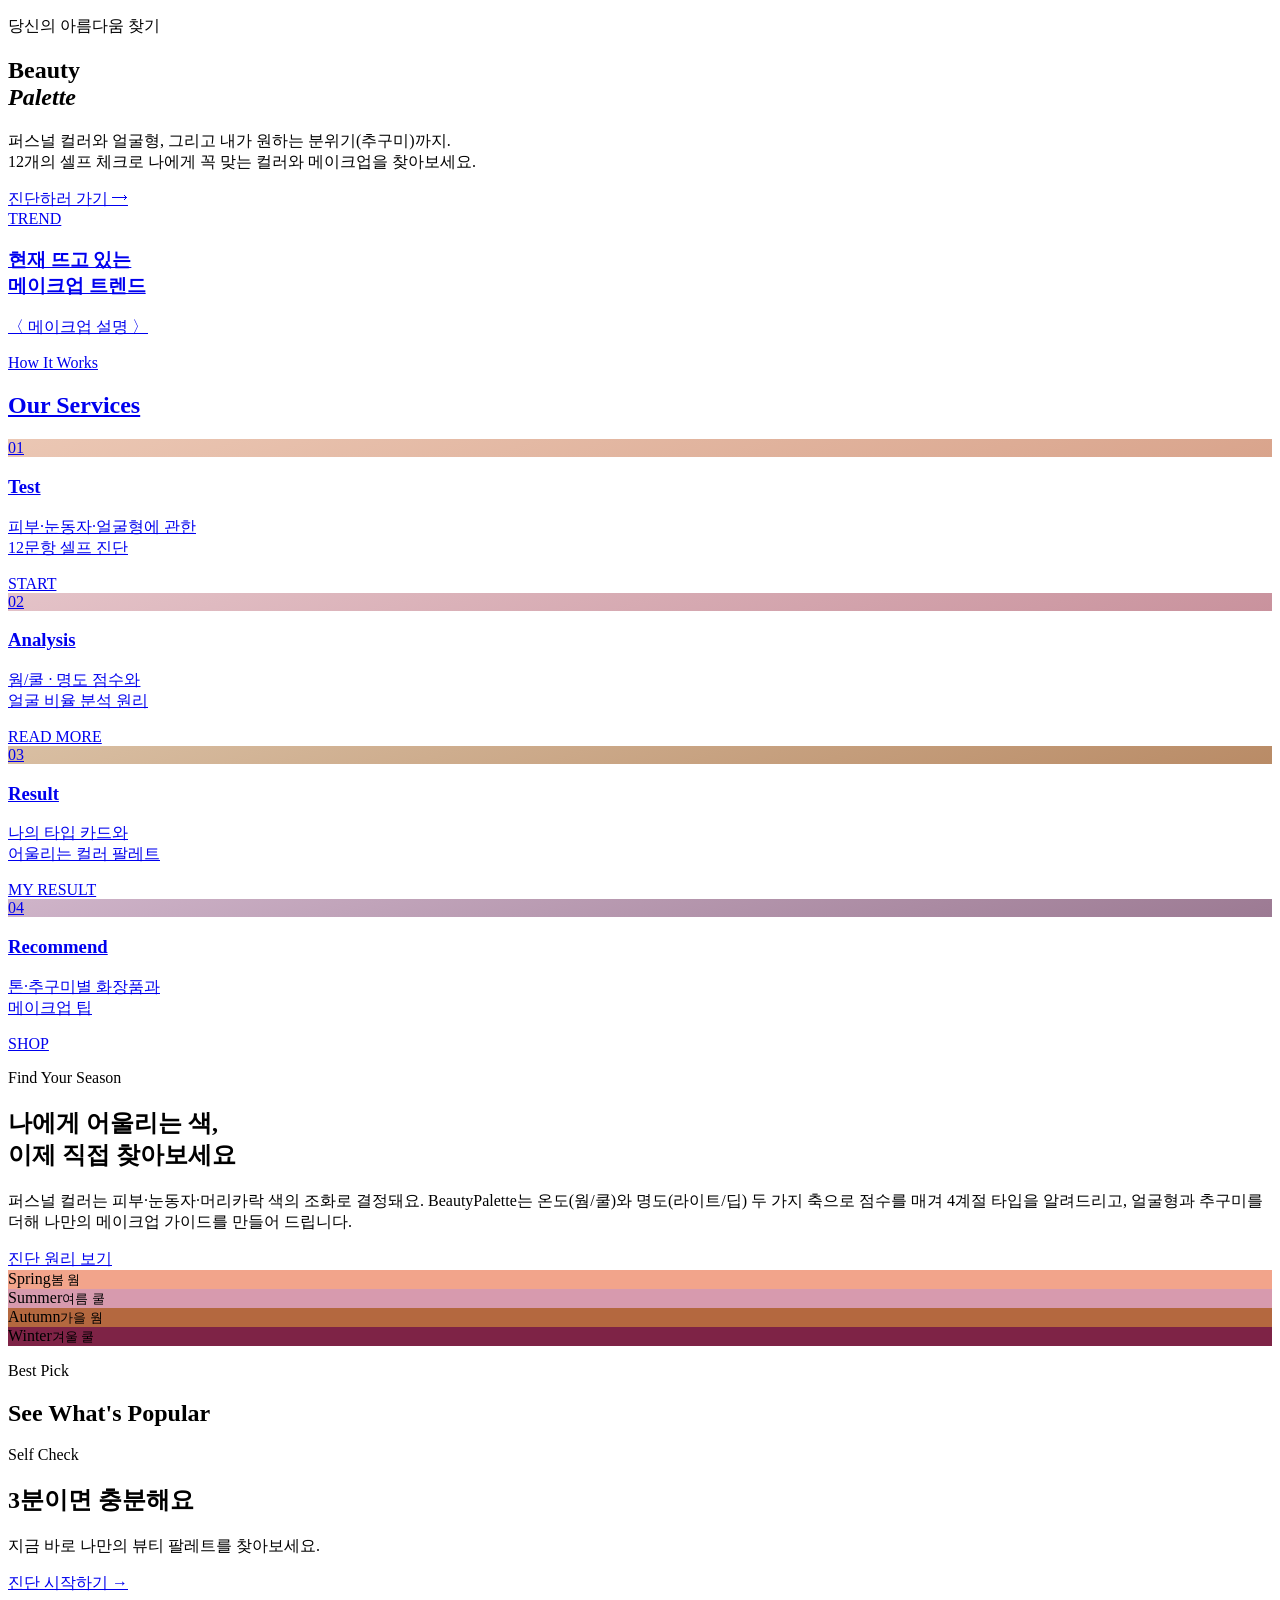
==== index.html @ 352f6952 "Add files via upload" ====
<!DOCTYPE html>
<html lang="ko">
<head>
  <meta charset="UTF-8">
  <meta name="viewport" content="width=device-width, initial-scale=1.0">
  <title>BeautyPalette</title>
  <link rel="preconnect" href="https://fonts.googleapis.com">
  <link rel="preconnect" href="https://fonts.gstatic.com" crossorigin>
  <link href="https://fonts.googleapis.com/css2?family=Cormorant+Garamond:ital,wght@0,400;0,500;0,600;1,400;1,500&family=Gowun+Batang:wght@400;700&family=Noto+Sans+KR:wght@300;400;500&display=swap" rel="stylesheet">
  <link rel="stylesheet" href="css/style.css">
</head>
<body data-page="home">

  <!-- 히어로 : 와이어프레임의 메인 화면 -->
  <section class="hero">
    <div class="container hero-grid">
      <div>
        <p class="hero-sub">당신의 아름다움 찾기</p>
        <h1 class="hero-title">Beauty<br><em>Palette</em></h1>
        <p class="hero-desc">퍼스널 컬러와 얼굴형, 그리고 내가 원하는 분위기(추구미)까지.<br>12개의 셀프 체크로 나에게 꼭 맞는 컬러와 메이크업을 찾아보세요.</p>
        <a href="test.html" id="hero-cta" class="btn hero-cta"><span id="hero-cta-text">진단하러 가기</span> <span class="arrow">⟶</span>
<script>
function restart() {
  localStorage.clear();      // 저장된 결과 삭제
  location.hash = '';        // 해시 라우팅을 쓴다면 홈으로
  location.reload();
}
</script>
      </div>

      <div class="trend-card" id="trend">
        <div class="arch">
          <span class="tag">TREND</span>
          <h3>현재 뜨고 있는<br>메이크업 트렌드</h3>
        </div>
        <p class="caption" id="trend-desc">〈 메이크업 설명 〉</p>
        <div class="trend-dots" id="trend-dots"></div>
      </div>
    </div>
  </section>

  <!-- 서비스 흐름 : Test / Analysis / Result / Recommend -->
  <section class="section services">
    <div class="container">
      <div class="section-head">
        <p class="eyebrow">How It Works</p>
        <h2 class="section-title">Our Services</h2>
      </div>
      <div class="service-grid">
        <a href="test.html" class="service-card">
          <div class="arch" style="background:linear-gradient(160deg,#EBC7B4,#D9A48C)">01</div>
          <div class="body"><h3>Test</h3><p>피부·눈동자·얼굴형에 관한<br>12문항 셀프 진단</p><span class="more">START</span></div>
        </a>
        <a href="analysis.html" class="service-card">
          <div class="arch" style="background:linear-gradient(160deg,#E4C3C8,#C9929D)">02</div>
          <div class="body"><h3>Analysis</h3><p>웜/쿨 · 명도 점수와<br>얼굴 비율 분석 원리</p><span class="more">READ MORE</span></div>
        </a>
        <a href="result.html" class="service-card">
          <div class="arch" style="background:linear-gradient(160deg,#D9BFA3,#B98B66)">03</div>
          <div class="body"><h3>Result</h3><p>나의 타입 카드와<br>어울리는 컬러 팔레트</p><span class="more">MY RESULT</span></div>
        </a>
        <a href="recommend.html" class="service-card">
          <div class="arch" style="background:linear-gradient(160deg,#CFB4C9,#9C7A93)">04</div>
          <div class="body"><h3>Recommend</h3><p>톤·추구미별 화장품과<br>메이크업 팁</p><span class="more">SHOP</span></div>
        </a>
      </div>
    </div>
  </section>

  <!-- 소개 -->
  <section class="section">
    <div class="container split">
      <div class="text">
        <p class="eyebrow">Find Your Season</p>
        <h2 class="section-title k">나에게 어울리는 색,<br>이제 직접 찾아보세요</h2>
        <p>퍼스널 컬러는 피부·눈동자·머리카락 색의 조화로 결정돼요. BeautyPalette는 온도(웜/쿨)와 명도(라이트/딥) 두 가지 축으로 점수를 매겨 4계절 타입을 알려드리고, 얼굴형과 추구미를 더해 나만의 메이크업 가이드를 만들어 드립니다.</p>
        <a href="analysis.html" class="btn btn-outline">진단 원리 보기</a>
      </div>
      <div class="split-visual">
        <div class="season-chip" style="background:#F2A48B">Spring<small>봄 웜</small></div>
        <div class="season-chip" style="background:#D79AAE">Summer<small>여름 쿨</small></div>
        <div class="season-chip" style="background:#B4683F">Autumn<small>가을 웜</small></div>
        <div class="season-chip" style="background:#7E2346">Winter<small>겨울 쿨</small></div>
      </div>
    </div>
  </section>

  <!-- 인기 제품 -->
  <section class="section popular">
    <div class="container">
      <div class="section-head">
        <p class="eyebrow">Best Pick</p>
        <h2 class="section-title">See What's Popular</h2>
      </div>
      <div class="product-grid" id="popular-list"></div>
    </div>
  </section>

  <!-- 하단 CTA -->
  <section class="section">
    <div class="container">
      <div class="cta-arch">
        <p class="eyebrow">Self Check</p>
        <h2 class="section-title k">3분이면 충분해요</h2>
        <p>지금 바로 나만의 뷰티 팔레트를 찾아보세요.</p>
        <a href="test.html" class="btn">진단 시작하기 <span class="arrow">→</span></a>
      </div>
    </div>
  </section>

  <script src="js/data.js"></script>
  <script src="js/app.js"></script>
</body>
</html>
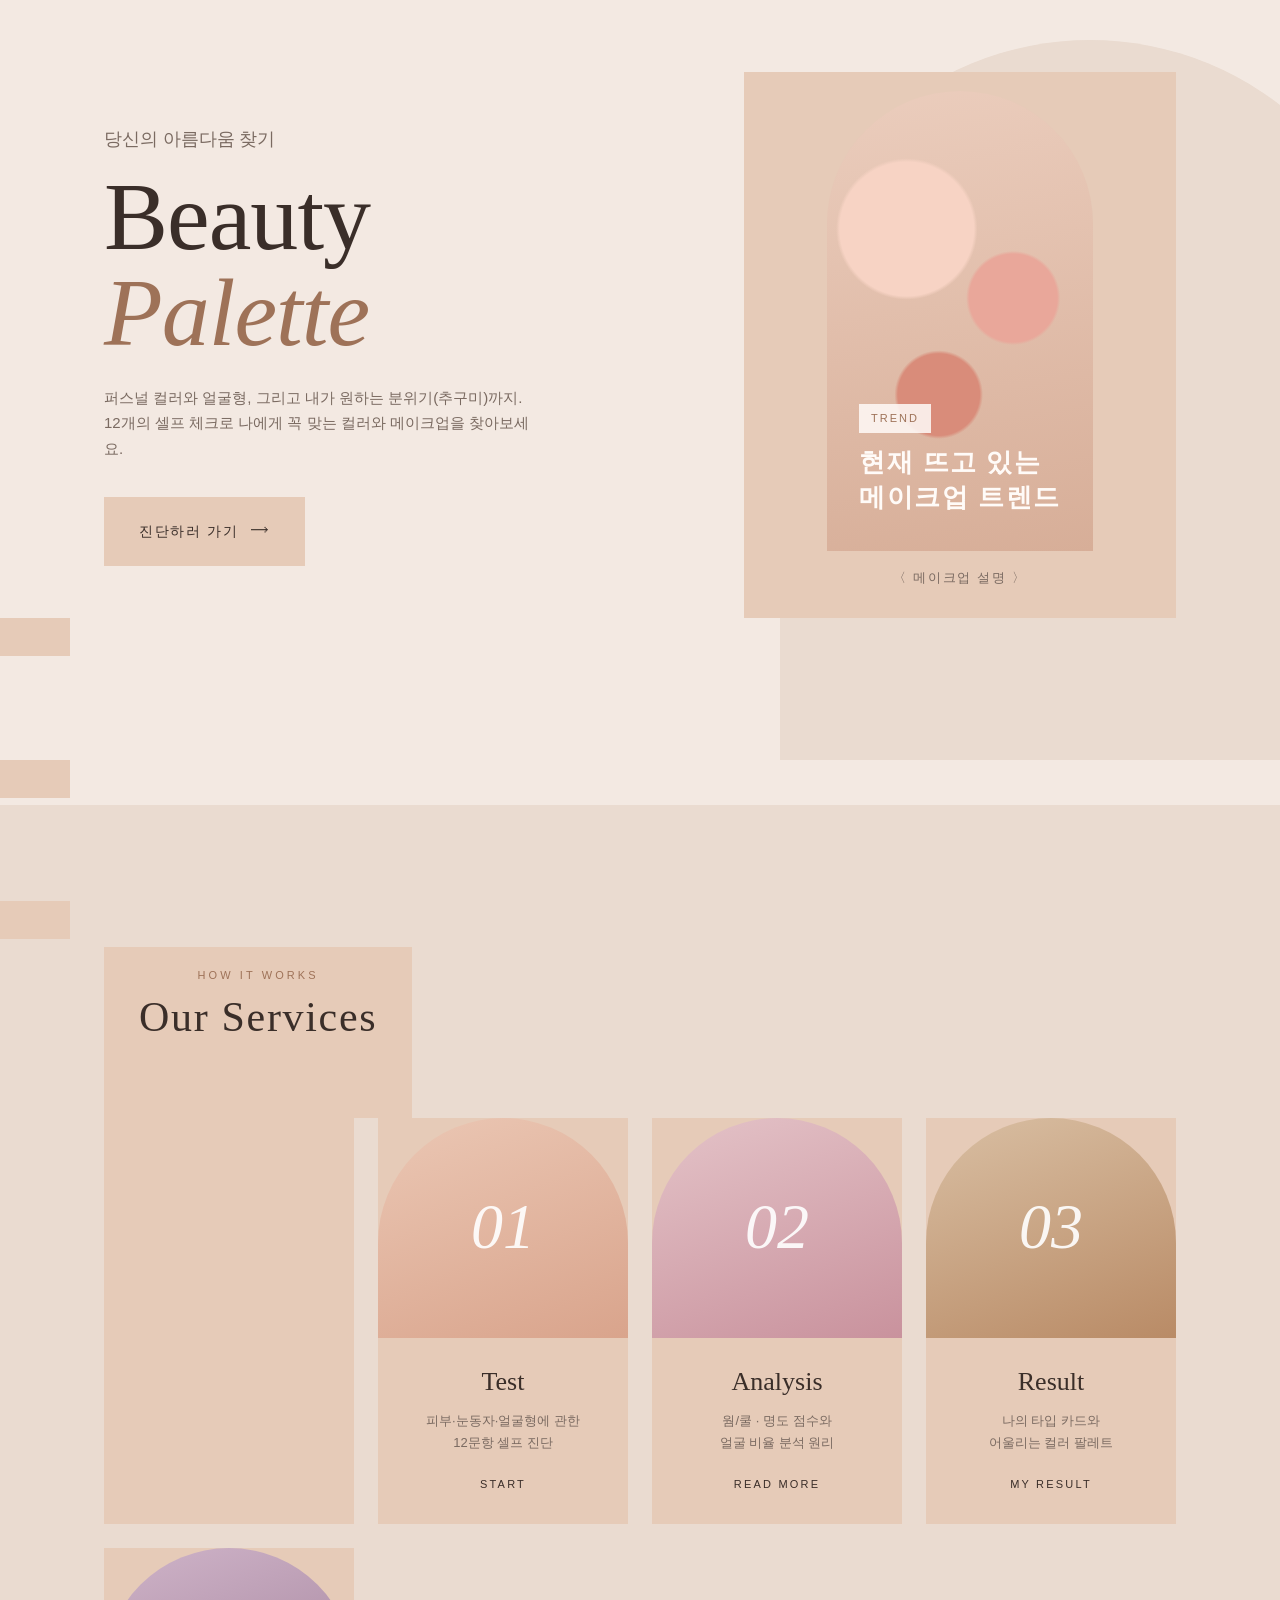
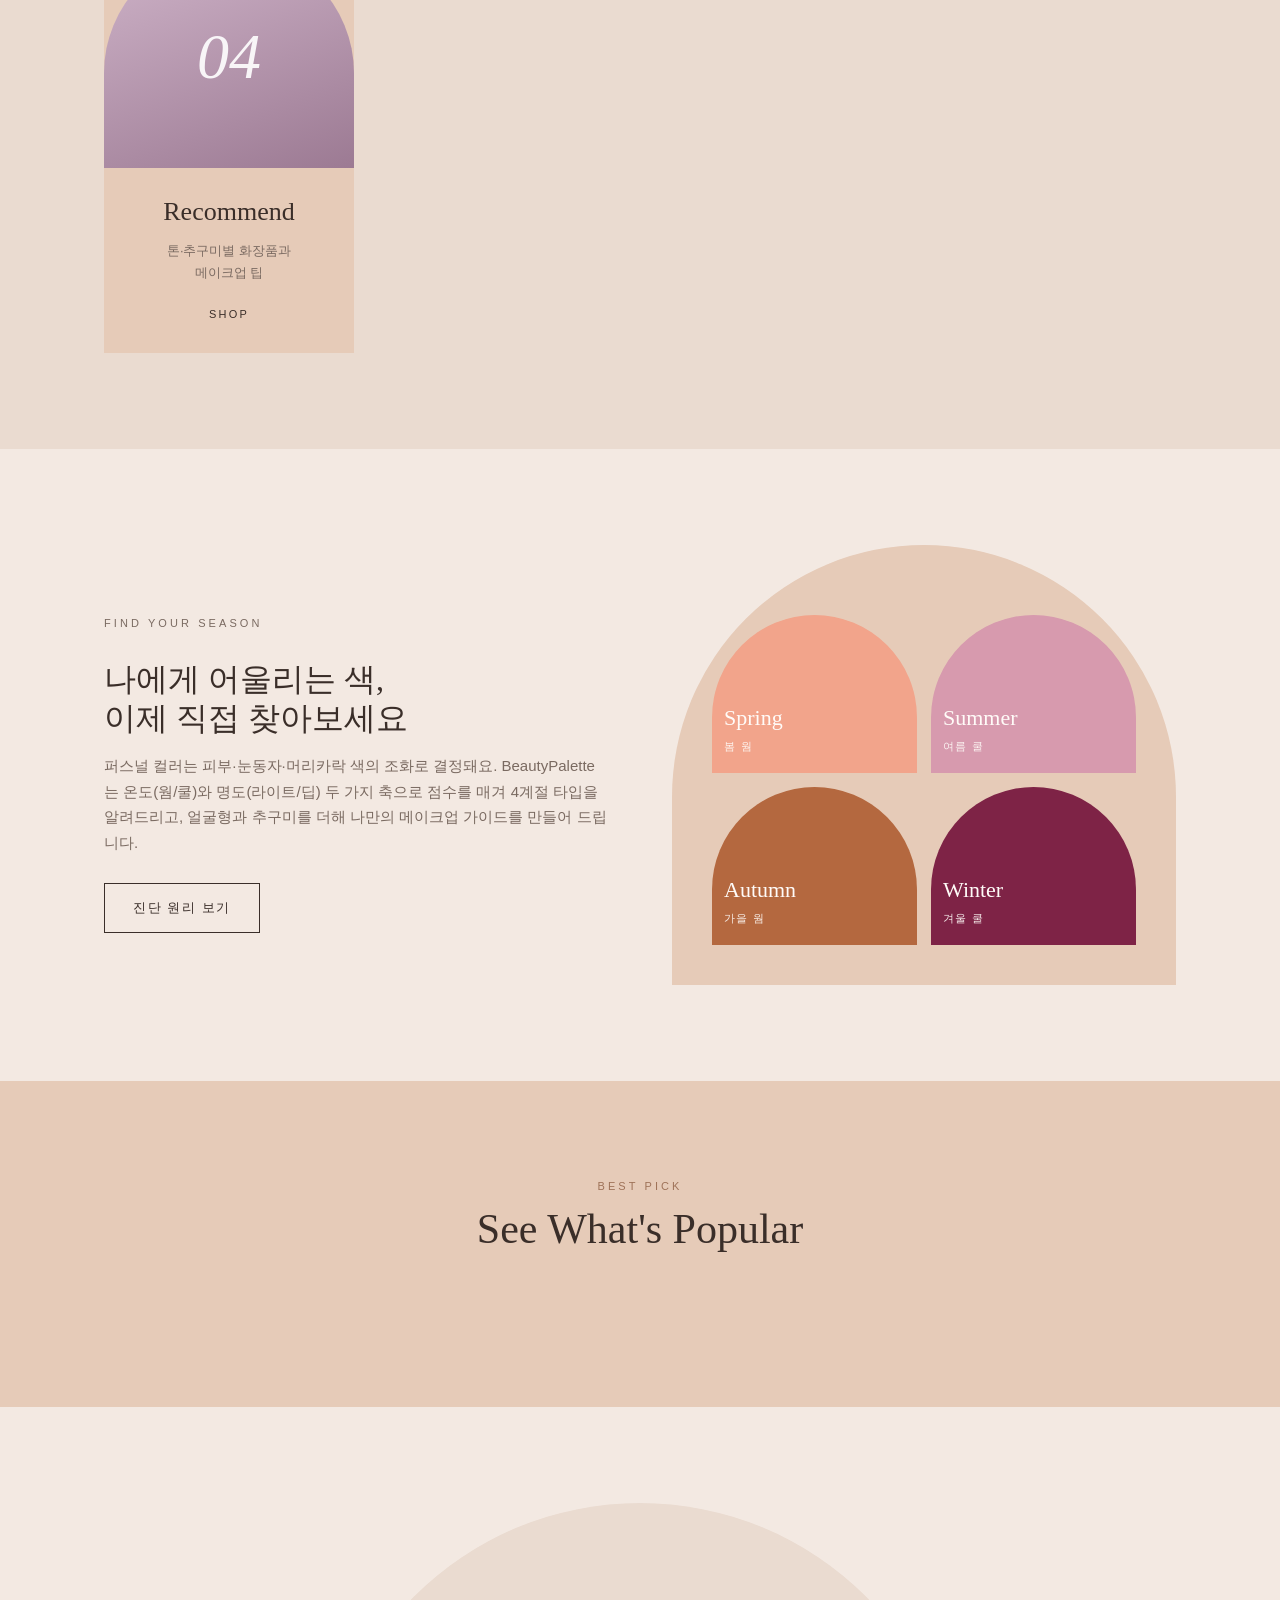
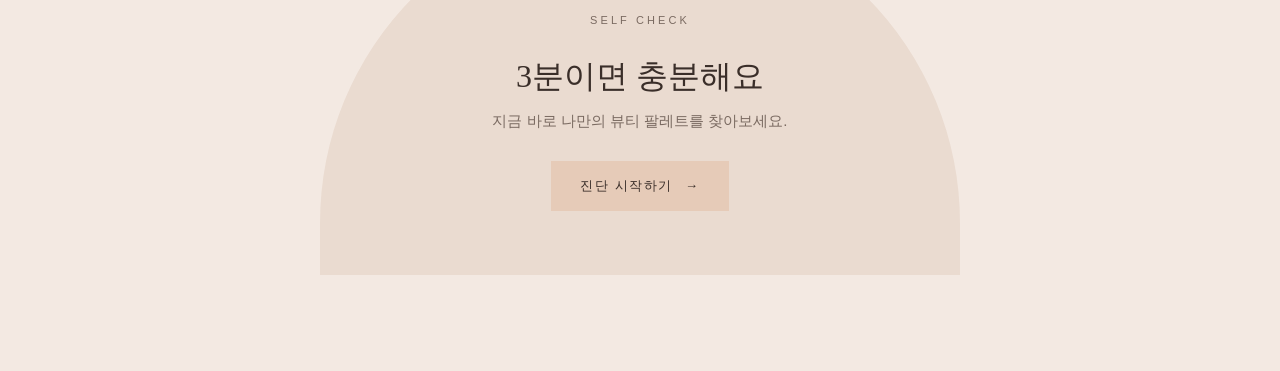
==== commit 955ea98c: "Update index.html" ====
--- a/index.html
+++ b/index.html
@@ -7,7 +7,7 @@
   <link rel="preconnect" href="https://fonts.googleapis.com">
   <link rel="preconnect" href="https://fonts.gstatic.com" crossorigin>
   <link href="https://fonts.googleapis.com/css2?family=Cormorant+Garamond:ital,wght@0,400;0,500;0,600;1,400;1,500&family=Gowun+Batang:wght@400;700&family=Noto+Sans+KR:wght@300;400;500&display=swap" rel="stylesheet">
-  <link rel="stylesheet" href="css/style.css">
+  <link rel="stylesheet" href="style.css">
 </head>
 <body data-page="home">
 
--- a/style.css
+++ b/style.css
@@ -0,0 +1,568 @@
+/* =========================================================
+   BeautyPalette 공통 스타일
+   - 베이지/누드 톤 + 세리프 타이포 + 아치(arch) 모양이 핵심 디자인 요소
+   ========================================================= */
+:root {
+  --bg: #F3E9E2;          /* 기본 배경 */
+  --bg-2: #EADBD0;        /* 섹션 구분 배경 */
+  --card: #E6CBB8;        /* 카드 / 버튼 */
+  --accent: #C99A7E;      /* 포인트 */
+  --accent-dark: #9E7258; /* 포인트(진하게) */
+  --text: #3A2E29;
+  --muted: #7A6A61;
+  --white: #FFFBF8;
+  --line: #DCC8BA;
+
+  --serif: 'Cormorant Garamond', 'Gowun Batang', serif;
+  --kserif: 'Gowun Batang', serif;
+  --sans: 'Noto Sans KR', sans-serif;
+}
+
+* { box-sizing: border-box; margin: 0; padding: 0; }
+html { scroll-behavior: smooth; }
+body {
+  font-family: var(--sans);
+  background: var(--bg);
+  color: var(--text);
+  line-height: 1.7;
+  font-size: 15px;
+  overflow-x: hidden;
+}
+a { color: inherit; text-decoration: none; }
+img { max-width: 100%; display: block; }
+.container { max-width: 1120px; margin: 0 auto; padding: 0 24px; }
+
+/* ---------- 공통 요소 ---------- */
+.eyebrow {
+  font-size: 11px;
+  letter-spacing: .28em;
+  text-transform: uppercase;
+  color: var(--accent-dark);
+}
+.section { padding: 96px 0; }
+.section-head { text-align: center; margin-bottom: 56px; }
+.section-title {
+  font-family: var(--serif);
+  font-weight: 500;
+  font-size: 42px;
+  line-height: 1.2;
+  margin-top: 8px;
+}
+.section-title.k { font-family: var(--kserif); font-size: 32px; }
+.lead { color: var(--muted); max-width: 560px; margin: 14px auto 0; }
+
+.btn {
+  display: inline-flex;
+  align-items: center;
+  justify-content: center;
+  gap: 12px;
+  padding: 13px 28px;
+  border: 1px solid transparent;
+  background: var(--card);
+  color: var(--text);
+  font-family: var(--sans);
+  font-size: 13px;
+  letter-spacing: .12em;
+  cursor: pointer;
+  transition: background .2s, color .2s, border-color .2s;
+}
+.btn:hover { background: var(--accent); color: #fff; }
+.btn:disabled { opacity: .4; cursor: not-allowed; }
+.btn:disabled:hover { background: var(--card); color: var(--text); }
+.btn-outline { background: transparent; border-color: var(--text); }
+.btn-outline:hover { background: var(--text); color: var(--white); }
+.btn-sm { padding: 8px 18px; font-size: 11px; }
+.btn .arrow { transition: transform .2s; }
+.btn:hover .arrow { transform: translateX(4px); }
+
+.arch { border-radius: 999px 999px 0 0; overflow: hidden; }
+
+/* ---------- 헤더 ---------- */
+.header {
+  position: sticky;
+  top: 0;
+  z-index: 50;
+  background: rgba(243, 233, 226, .92);
+  backdrop-filter: blur(8px);
+  border-bottom: 1px solid var(--line);
+}
+.header .container {
+  display: flex;
+  align-items: center;
+  justify-content: space-between;
+  height: 70px;
+}
+.logo {
+  font-family: var(--serif);
+  font-size: 26px;
+  font-weight: 600;
+  letter-spacing: .06em;
+}
+.logo span { color: var(--accent-dark); }
+.nav { display: flex; align-items: center; gap: 34px; }
+.nav a {
+  font-size: 11.5px;
+  letter-spacing: .2em;
+  text-transform: uppercase;
+  position: relative;
+}
+.nav a.active::after,
+.nav a:hover::after {
+  content: '';
+  position: absolute;
+  left: 0; right: 0; bottom: -6px;
+  height: 1px;
+  background: var(--text);
+}
+.nav-user { display: flex; align-items: center; gap: 14px; font-size: 13px; }
+.nav-user .logout { color: var(--muted); font-size: 12px; cursor: pointer; }
+.menu-toggle {
+  display: none;
+  background: none;
+  border: none;
+  font-size: 24px;
+  cursor: pointer;
+  color: var(--text);
+}
+
+/* ---------- 홈: 히어로 ---------- */
+.hero {
+  position: relative;
+  padding: 72px 0 96px;
+  overflow: hidden;
+}
+.hero::before {               /* 배경의 큰 아치 */
+  content: '';
+  position: absolute;
+  right: -120px; top: 40px;
+  width: 620px; height: 760px;
+  background: var(--bg-2);
+  border-radius: 999px 999px 0 0;
+  z-index: -1;
+}
+.hero-grid {
+  display: grid;
+  grid-template-columns: 1.15fr .85fr;
+  gap: 56px;
+  align-items: center;
+}
+.hero-sub { font-family: var(--kserif); font-size: 18px; color: var(--muted); }
+.hero-title {
+  font-family: var(--serif);
+  font-weight: 500;
+  font-size: 96px;
+  line-height: 1;
+  margin: 14px 0 24px;
+  letter-spacing: -.01em;
+}
+.hero-title em { font-style: italic; color: var(--accent-dark); }
+.hero-desc { color: var(--muted); max-width: 440px; margin-bottom: 36px; }
+.hero-cta { padding: 18px 34px; font-size: 14px; }
+.hero-cta .arrow { font-size: 18px; }
+
+.trend-card { position: relative; }
+.trend-card .arch {
+  height: 460px;
+  background:
+    radial-gradient(circle at 30% 30%, #F7D3C4 0 18%, transparent 19%),
+    radial-gradient(circle at 70% 45%, #E9A79A 0 14%, transparent 15%),
+    radial-gradient(circle at 42% 66%, #D98C7A 0 12%, transparent 13%),
+    linear-gradient(170deg, #EBCDBD, #D7AE98);
+  display: flex;
+  flex-direction: column;
+  justify-content: flex-end;
+  padding: 36px 32px;
+  color: var(--white);
+}
+.trend-card .tag {
+  display: inline-block;
+  align-self: flex-start;
+  background: rgba(255, 251, 248, .85);
+  color: var(--accent-dark);
+  font-size: 11px;
+  letter-spacing: .18em;
+  padding: 5px 12px;
+  margin-bottom: 12px;
+}
+.trend-card h3 { font-family: var(--kserif); font-size: 26px; line-height: 1.35; }
+.trend-card .caption {
+  text-align: center;
+  font-size: 13px;
+  color: var(--muted);
+  margin-top: 16px;
+}
+.trend-dots { display: flex; gap: 8px; justify-content: center; margin-top: 10px; }
+.trend-dots button {
+  width: 8px; height: 8px; border-radius: 50%;
+  border: none; background: var(--line); cursor: pointer;
+}
+.trend-dots button.on { background: var(--accent-dark); }
+
+/* ---------- 홈: 서비스 카드 (Test / Analysis / Result / Recommend) ---------- */
+.services { background: var(--bg-2); }
+.service-grid {
+  display: grid;
+  grid-template-columns: repeat(4, 1fr);
+  gap: 24px;
+}
+.service-card { background: var(--card); text-align: center; transition: transform .25s; }
+.service-card:hover { transform: translateY(-6px); }
+.service-card .arch {
+  height: 220px;
+  display: flex;
+  align-items: center;
+  justify-content: center;
+  font-family: var(--serif);
+  font-size: 64px;
+  font-style: italic;
+  color: rgba(255, 255, 255, .9);
+}
+.service-card .body { padding: 22px 20px 28px; }
+.service-card h3 { font-family: var(--serif); font-size: 26px; font-weight: 500; }
+.service-card p { font-size: 13px; color: var(--muted); margin: 6px 0 16px; min-height: 44px; }
+.service-card .more { font-size: 11px; letter-spacing: .2em; font-weight: 500; }
+
+/* ---------- 홈: 소개 split ---------- */
+.split {
+  display: grid;
+  grid-template-columns: 1fr 1fr;
+  gap: 64px;
+  align-items: center;
+}
+.split .text p { color: var(--muted); margin: 16px 0 28px; }
+.split-visual {
+  height: 440px;
+  border-radius: 999px 999px 0 0;
+  background: var(--card);
+  padding: 70px 40px 40px;
+  display: grid;
+  grid-template-columns: repeat(2, 1fr);
+  gap: 14px;
+}
+.season-chip {
+  border-radius: 999px 999px 0 0;
+  padding: 18px 12px;
+  display: flex;
+  flex-direction: column;
+  justify-content: flex-end;
+  color: var(--white);
+  font-family: var(--serif);
+  font-size: 22px;
+}
+.season-chip small { font-family: var(--sans); font-size: 11px; letter-spacing: .12em; opacity: .9; }
+
+/* ---------- 제품 카드 ---------- */
+.popular { background: var(--card); }
+.product-grid {
+  display: grid;
+  grid-template-columns: repeat(4, 1fr);
+  gap: 24px;
+}
+.product-card { background: var(--white); display: flex; flex-direction: column; }
+.product-thumb {
+  height: 190px;
+  display: flex;
+  align-items: center;
+  justify-content: center;
+  background: var(--bg);
+  position: relative;
+}
+.swatch-blob {
+  width: 96px; height: 96px;
+  border-radius: 50% 50% 46% 54% / 55% 45% 55% 45%;
+  box-shadow: inset -10px -12px 20px rgba(0, 0, 0, .12), inset 8px 8px 16px rgba(255, 255, 255, .35);
+}
+.product-thumb .badge {
+  position: absolute;
+  top: 12px; left: 12px;
+  font-size: 10px;
+  letter-spacing: .12em;
+  background: var(--text);
+  color: var(--white);
+  padding: 3px 8px;
+}
+.product-body { padding: 18px 18px 20px; flex: 1; display: flex; flex-direction: column; }
+.product-cat { font-size: 11px; letter-spacing: .2em; color: var(--accent-dark); }
+.product-name { font-family: var(--kserif); font-size: 17px; margin: 4px 0 6px; }
+.product-desc { font-size: 13px; color: var(--muted); flex: 1; }
+.product-tags { display: flex; flex-wrap: wrap; gap: 6px; margin-top: 12px; }
+.product-tags span { font-size: 11px; border: 1px solid var(--line); padding: 2px 8px; color: var(--muted); }
+
+/* ---------- 홈: 하단 CTA ---------- */
+.cta-arch {
+  margin: 0 auto;
+  max-width: 640px;
+  background: var(--bg-2);
+  border-radius: 999px 999px 0 0;
+  padding: 96px 40px 64px;
+  text-align: center;
+}
+.cta-arch p { color: var(--muted); margin: 12px 0 28px; }
+
+/* ---------- 푸터 ---------- */
+.footer { border-top: 1px solid var(--line); padding: 36px 0; font-size: 12px; color: var(--muted); }
+.footer .container { display: flex; justify-content: space-between; flex-wrap: wrap; gap: 12px; }
+
+/* ---------- 로그인 / 회원가입 ---------- */
+.auth-wrap {
+  min-height: calc(100vh - 70px);
+  display: flex;
+  align-items: center;
+  justify-content: center;
+  padding: 48px 20px;
+}
+.auth-card {
+  width: 100%;
+  max-width: 440px;
+  background: var(--white);
+  padding: 72px 48px 48px;
+  border-radius: 220px 220px 0 0;
+  text-align: center;
+  box-shadow: 0 20px 60px rgba(120, 80, 60, .08);
+}
+.auth-card h1 { font-family: var(--kserif); font-size: 26px; font-weight: 700; line-height: 1.45; margin: 10px 0 36px; }
+.field { text-align: left; margin-bottom: 22px; }
+.field label { display: block; font-size: 11px; letter-spacing: .15em; color: var(--muted); margin-bottom: 4px; }
+.field input {
+  width: 100%;
+  border: none;
+  border-bottom: 1px solid var(--text);
+  background: transparent;
+  padding: 10px 2px;
+  font-size: 15px;
+  font-family: var(--sans);
+  color: var(--text);
+  outline: none;
+}
+.field input:focus { border-bottom-color: var(--accent-dark); }
+.auth-card .btn { width: 100%; margin-top: 12px; padding: 15px; }
+.auth-switch { font-size: 13px; color: var(--muted); margin-top: 18px; }
+.auth-switch a { color: var(--text); text-decoration: underline; text-underline-offset: 3px; margin-left: 4px; }
+.form-msg { font-size: 13px; min-height: 20px; margin-top: 10px; color: #B4473A; }
+
+/* ---------- 진단 (Test) ---------- */
+.test-wrap { max-width: 760px; margin: 0 auto; padding: 56px 24px 96px; }
+.steps { display: flex; justify-content: center; gap: 8px; margin-bottom: 28px; flex-wrap: wrap; }
+.steps span {
+  font-size: 12px;
+  letter-spacing: .1em;
+  padding: 6px 16px;
+  border: 1px solid var(--line);
+  color: var(--muted);
+  border-radius: 999px;
+}
+.steps span.on { background: var(--text); color: var(--white); border-color: var(--text); }
+.steps span.done { border-color: var(--accent); color: var(--accent-dark); }
+.progress { height: 3px; background: var(--line); margin-bottom: 44px; }
+.progress div { height: 100%; background: var(--accent-dark); transition: width .3s; }
+.q-count { text-align: center; font-family: var(--serif); font-size: 18px; color: var(--muted); }
+.q-title { text-align: center; font-family: var(--kserif); font-size: 28px; line-height: 1.4; margin: 8px 0 8px; }
+.q-hint { text-align: center; font-size: 13px; color: var(--muted); margin-bottom: 36px; min-height: 20px; }
+.options { display: grid; grid-template-columns: repeat(2, 1fr); gap: 14px; }
+.option {
+  background: var(--white);
+  border: 1px solid var(--line);
+  padding: 20px 22px;
+  text-align: left;
+  font-family: var(--sans);
+  font-size: 15px;
+  color: var(--text);
+  cursor: pointer;
+  display: flex;
+  align-items: center;
+  gap: 14px;
+  transition: border-color .2s, background .2s;
+}
+.option:hover { border-color: var(--accent); }
+.option.selected { border-color: var(--accent-dark); background: #F7E8DE; }
+.option .dot {
+  flex-shrink: 0;
+  width: 28px; height: 28px;
+  border-radius: 50%;
+  border: 1px solid rgba(0, 0, 0, .08);
+}
+.option small { display: block; font-size: 12px; color: var(--muted); }
+.test-nav { display: flex; justify-content: space-between; margin-top: 44px; }
+
+/* ---------- 결과 (Result) ---------- */
+.result-hero {
+  display: grid;
+  grid-template-columns: 380px 1fr;
+  gap: 56px;
+  align-items: center;
+  padding-top: 64px;
+  padding-bottom: 40px;
+}
+.result-arch {
+  height: 480px;
+  border-radius: 999px 999px 0 0;
+  overflow: hidden;
+  display: flex;
+  flex-direction: column;
+}
+.result-arch div { flex: 1; display: flex; align-items: center; justify-content: center; font-size: 11px; letter-spacing: .1em; }
+.result-type { font-family: var(--serif); font-size: 64px; font-weight: 500; line-height: 1.05; margin: 10px 0 6px; }
+.result-kor { font-family: var(--kserif); font-size: 24px; }
+.result-keywords { display: flex; gap: 8px; flex-wrap: wrap; margin: 20px 0; }
+.result-keywords span { background: var(--white); padding: 5px 14px; font-size: 13px; border-radius: 999px; }
+.meter { margin-top: 14px; }
+.meter-label { display: flex; justify-content: space-between; font-size: 12px; color: var(--muted); }
+.meter-bar { height: 6px; background: var(--line); margin-top: 4px; position: relative; }
+.meter-bar div { position: absolute; top: 0; bottom: 0; left: 0; background: var(--accent-dark); }
+
+.info-grid { display: grid; grid-template-columns: repeat(3, 1fr); gap: 24px; padding-bottom: 32px; }
+.info-card { background: var(--white); padding: 32px 28px; }
+.info-card h3 { font-family: var(--kserif); font-size: 20px; margin: 6px 0 14px; }
+.info-card ul { list-style: none; }
+.info-card li { font-size: 14px; padding: 10px 0; border-top: 1px solid var(--bg-2); }
+.info-card li b { display: block; font-size: 12px; letter-spacing: .08em; color: var(--accent-dark); font-weight: 500; }
+.palette-row { display: flex; gap: 10px; flex-wrap: wrap; margin: 6px 0 4px; }
+.palette-row .sw { text-align: center; font-size: 10px; color: var(--muted); }
+.palette-row .sw i { display: block; width: 46px; height: 46px; border-radius: 50%; margin-bottom: 4px; border: 1px solid rgba(0, 0, 0, .06); }
+.result-actions { display: flex; gap: 12px; justify-content: center; padding: 24px 0 96px; flex-wrap: wrap; }
+
+.empty { text-align: center; padding: 140px 24px; }
+.empty p { color: var(--muted); margin: 12px 0 28px; }
+
+/* ---------- 추천 (Recommend) ---------- */
+.page-head { text-align: center; padding: 64px 24px 32px; }
+.tabs { display: flex; justify-content: center; gap: 10px; flex-wrap: wrap; margin-bottom: 18px; }
+.tab {
+  background: transparent;
+  border: 1px solid var(--line);
+  padding: 9px 20px;
+  font-family: var(--sans);
+  font-size: 13px;
+  cursor: pointer;
+  color: var(--text);
+  border-radius: 999px;
+}
+.tab.on { background: var(--text); color: var(--white); border-color: var(--text); }
+.chips { display: flex; justify-content: center; gap: 18px; margin-bottom: 40px; flex-wrap: wrap; }
+.chip { background: none; border: none; font-size: 12px; letter-spacing: .18em; color: var(--muted); cursor: pointer; padding-bottom: 4px; font-family: var(--sans); }
+.chip.on { color: var(--text); border-bottom: 1px solid var(--text); }
+.notice { text-align: center; font-size: 13px; color: var(--muted); margin-bottom: 28px; }
+
+.tips { background: var(--bg-2); }
+.tip-grid { display: grid; grid-template-columns: repeat(4, 1fr); gap: 20px; }
+.tip-card { background: var(--white); padding: 28px 22px; cursor: pointer; border: 1px solid transparent; transition: border-color .2s; }
+.tip-card.mine { border-color: var(--accent-dark); }
+.tip-card h3 { font-family: var(--kserif); font-size: 20px; margin: 4px 0 10px; }
+.tip-card p { font-size: 13px; color: var(--muted); }
+.tip-detail { background: var(--white); margin-top: 24px; padding: 36px 40px; display: none; }
+.tip-detail.open { display: block; }
+.tip-detail h3 { font-family: var(--kserif); font-size: 22px; margin-bottom: 18px; }
+.tip-steps { display: grid; grid-template-columns: repeat(4, 1fr); gap: 20px; }
+.tip-steps div b { display: block; font-family: var(--serif); font-size: 26px; font-style: italic; color: var(--accent-dark); font-weight: 500; }
+.tip-steps div span { font-size: 12px; letter-spacing: .12em; color: var(--muted); }
+.tip-steps div p { font-size: 14px; margin-top: 6px; }
+
+/* ---------- 분석 원리 (Analysis) ---------- */
+.season-grid { display: grid; grid-template-columns: repeat(4, 1fr); gap: 20px; }
+.season-card { background: var(--white); }
+.season-card .arch { height: 180px; display: flex; }
+.season-card .arch i { flex: 1; }
+.season-card .body { padding: 22px; }
+.season-card h3 { font-family: var(--serif); font-size: 26px; font-weight: 500; }
+.season-card h4 { font-family: var(--kserif); font-size: 15px; font-weight: 400; color: var(--muted); }
+.season-card p { font-size: 13px; color: var(--muted); margin-top: 10px; }
+.flow { display: grid; grid-template-columns: repeat(4, 1fr); gap: 16px; counter-reset: step; }
+.flow div { background: var(--white); padding: 28px 22px; position: relative; }
+.flow div::before {
+  counter-increment: step;
+  content: '0' counter(step);
+  font-family: var(--serif);
+  font-size: 34px;
+  font-style: italic;
+  color: var(--accent);
+}
+.flow h3 { font-family: var(--kserif); font-size: 18px; margin: 6px 0 8px; }
+.flow p { font-size: 13px; color: var(--muted); }
+.score-table { width: 100%; border-collapse: collapse; background: var(--white); font-size: 14px; }
+.score-table th, .score-table td { padding: 14px 18px; border-bottom: 1px solid var(--bg-2); text-align: left; }
+.score-table th { font-size: 12px; letter-spacing: .1em; color: var(--accent-dark); font-weight: 500; background: #F8EEE7; }
+.table-scroll { overflow-x: auto; }
+
+/* ---------- 반응형 ---------- */
+@media (max-width: 960px) {
+  .service-grid, .product-grid, .season-grid, .tip-grid, .flow { grid-template-columns: repeat(2, 1fr); }
+  .info-grid { grid-template-columns: 1fr; }
+  .result-hero { grid-template-columns: 1fr; }
+  .result-arch { height: 340px; max-width: 360px; width: 100%; margin: 0 auto; }
+  .tip-steps { grid-template-columns: repeat(2, 1fr); }
+}
+@media (max-width: 760px) {
+  .menu-toggle { display: block; }
+  .nav {
+    display: none;
+    position: absolute;
+    top: 70px; left: 0; right: 0;
+    flex-direction: column;
+    gap: 22px;
+    padding: 28px 24px;
+    background: var(--bg);
+    border-bottom: 1px solid var(--line);
+  }
+  .nav.open { display: flex; }
+  .hero { padding: 40px 0 64px; }
+  .hero::before { width: 360px; height: 480px; right: -160px; }
+  .hero-grid, .split { grid-template-columns: 1fr; gap: 40px; }
+  .hero-title { font-size: 60px; }
+  .trend-card .arch { height: 380px; }
+  .section { padding: 64px 0; }
+  .section-title { font-size: 32px; }
+  .options { grid-template-columns: 1fr; }
+  .q-title { font-size: 22px; }
+  .auth-card { padding: 60px 28px 36px; border-radius: 180px 180px 0 0; }
+  .result-type { font-size: 46px; }
+  .split-visual { height: 360px; padding: 56px 24px 24px; }
+  .tip-detail { padding: 28px 22px; }
+}
+@media (max-width: 480px) {
+  .service-grid, .product-grid, .season-grid, .tip-grid, .flow, .tip-steps { grid-template-columns: 1fr; }
+}
+
+/* 메뉴의 LOGIN 버튼에는 밑줄 표시 안 함 */
+.nav a.btn::after { display: none; }
+
+/* ---------- 처음부터 다시 하기 버튼 ---------- */
+.btn-restart {
+  display: inline-flex;
+  align-items: center;
+  gap: 12px;
+  padding: 10px 26px 10px 10px;
+  border: 1px solid var(--accent);
+  border-radius: 999px;
+  background: var(--white);
+  color: var(--accent-dark);
+  font-family: var(--sans);
+  font-size: 13px;
+  letter-spacing: .08em;
+  cursor: pointer;
+  box-shadow: 0 6px 18px rgba(158, 114, 88, .15);
+  transition: background .25s, color .25s, border-color .25s, transform .25s, box-shadow .25s;
+}
+.btn-restart .icon {
+  width: 32px;
+  height: 32px;
+  border-radius: 50%;
+  background: linear-gradient(135deg, #F2C4B0, #C99A7E);
+  color: #fff;
+  display: inline-flex;
+  align-items: center;
+  justify-content: center;
+  transition: transform .6s, background .25s, color .25s;
+}
+.btn-restart:hover {
+  background: var(--accent-dark);
+  border-color: var(--accent-dark);
+  color: #fff;
+  transform: translateY(-2px);
+  box-shadow: 0 10px 24px rgba(158, 114, 88, .3);
+}
+.btn-restart:hover .icon {
+  transform: rotate(-360deg);
+  background: #fff;
+  color: var(--accent-dark);
+}
+.test-nav { align-items: center; gap: 12px; flex-wrap: wrap; }
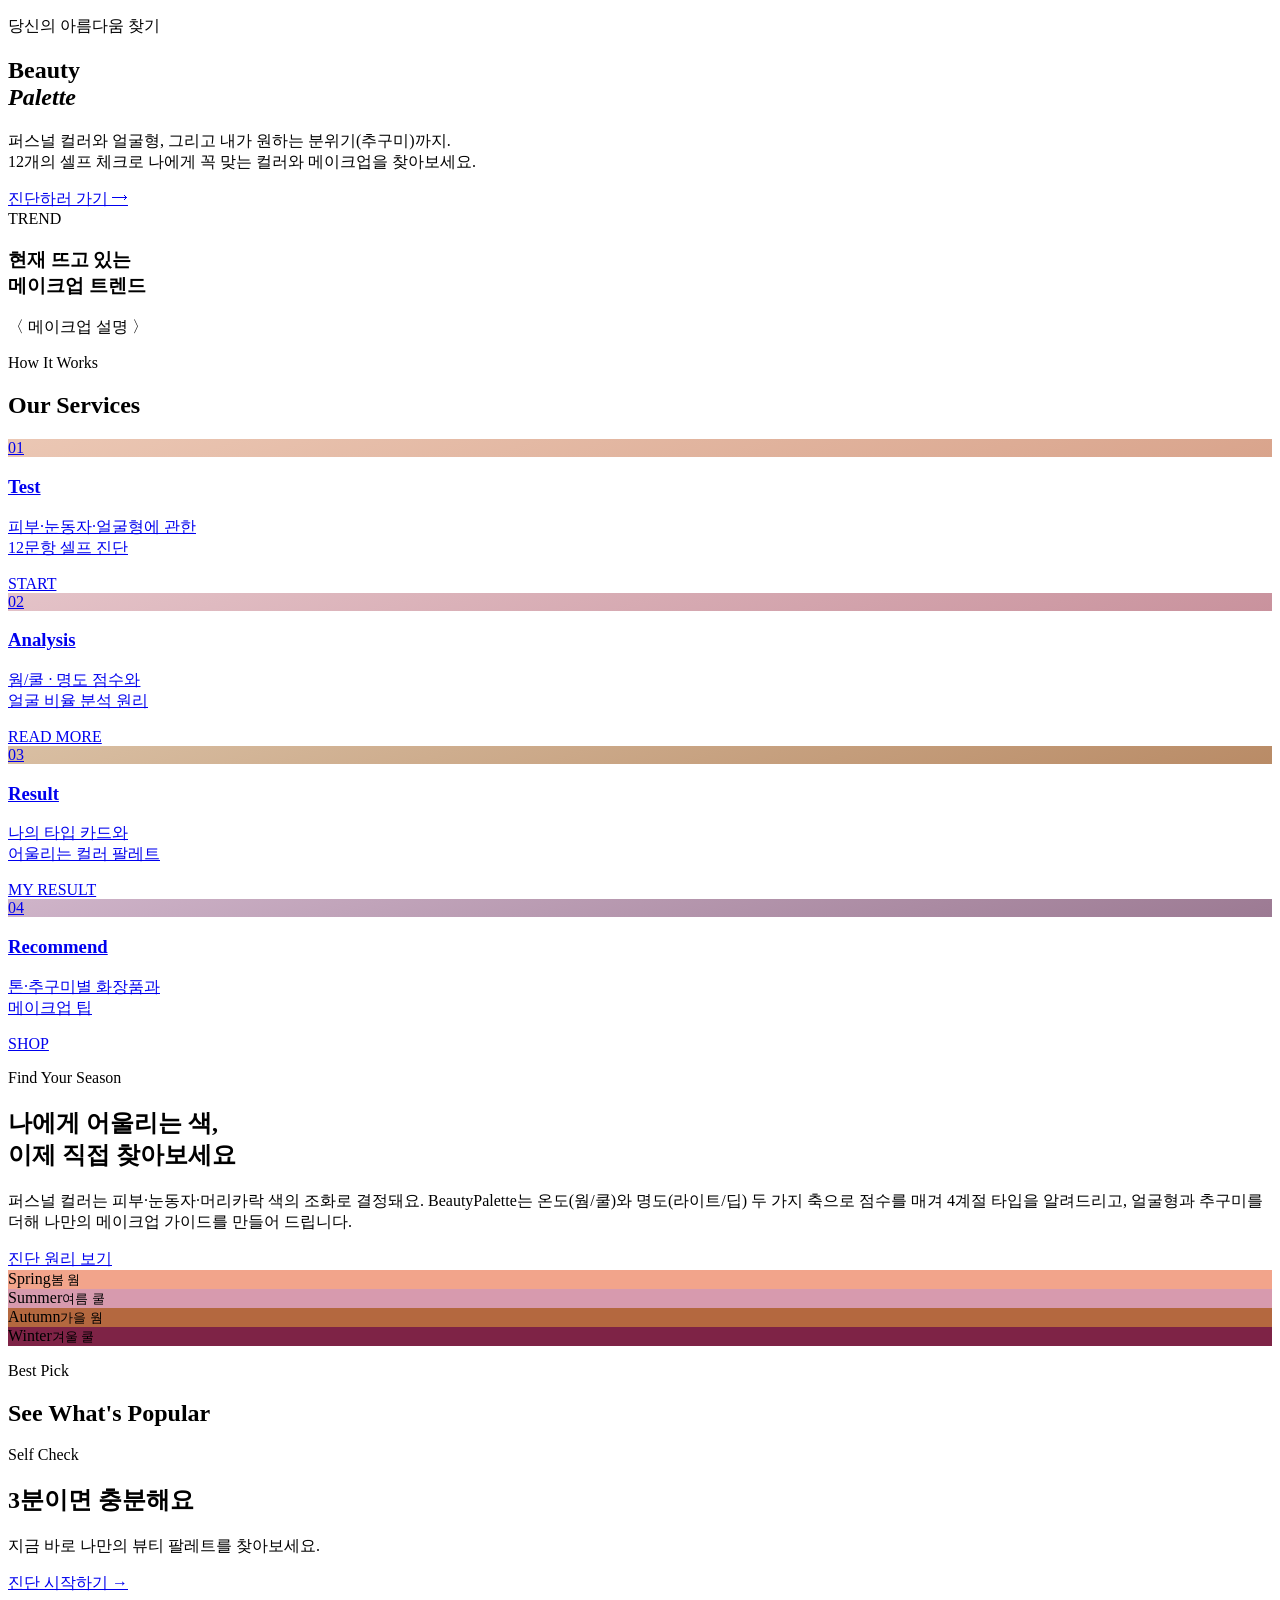
==== commit 79e4272f: "Add files via upload" ====
--- a/index.html
+++ b/index.html
@@ -7,7 +7,7 @@
   <link rel="preconnect" href="https://fonts.googleapis.com">
   <link rel="preconnect" href="https://fonts.gstatic.com" crossorigin>
   <link href="https://fonts.googleapis.com/css2?family=Cormorant+Garamond:ital,wght@0,400;0,500;0,600;1,400;1,500&family=Gowun+Batang:wght@400;700&family=Noto+Sans+KR:wght@300;400;500&display=swap" rel="stylesheet">
-  <link rel="stylesheet" href="style.css">
+  <link rel="stylesheet" href="css/style.css">
 </head>
 <body data-page="home">
 
@@ -18,14 +18,7 @@
         <p class="hero-sub">당신의 아름다움 찾기</p>
         <h1 class="hero-title">Beauty<br><em>Palette</em></h1>
         <p class="hero-desc">퍼스널 컬러와 얼굴형, 그리고 내가 원하는 분위기(추구미)까지.<br>12개의 셀프 체크로 나에게 꼭 맞는 컬러와 메이크업을 찾아보세요.</p>
-        <a href="test.html" id="hero-cta" class="btn hero-cta"><span id="hero-cta-text">진단하러 가기</span> <span class="arrow">⟶</span>
-<script>
-function restart() {
-  localStorage.clear();      // 저장된 결과 삭제
-  location.hash = '';        // 해시 라우팅을 쓴다면 홈으로
-  location.reload();
-}
-</script>
+        <a href="test.html" id="hero-cta" class="btn hero-cta"><span id="hero-cta-text">진단하러 가기</span> <span class="arrow">⟶</span></a>
       </div>
 
       <div class="trend-card" id="trend">
